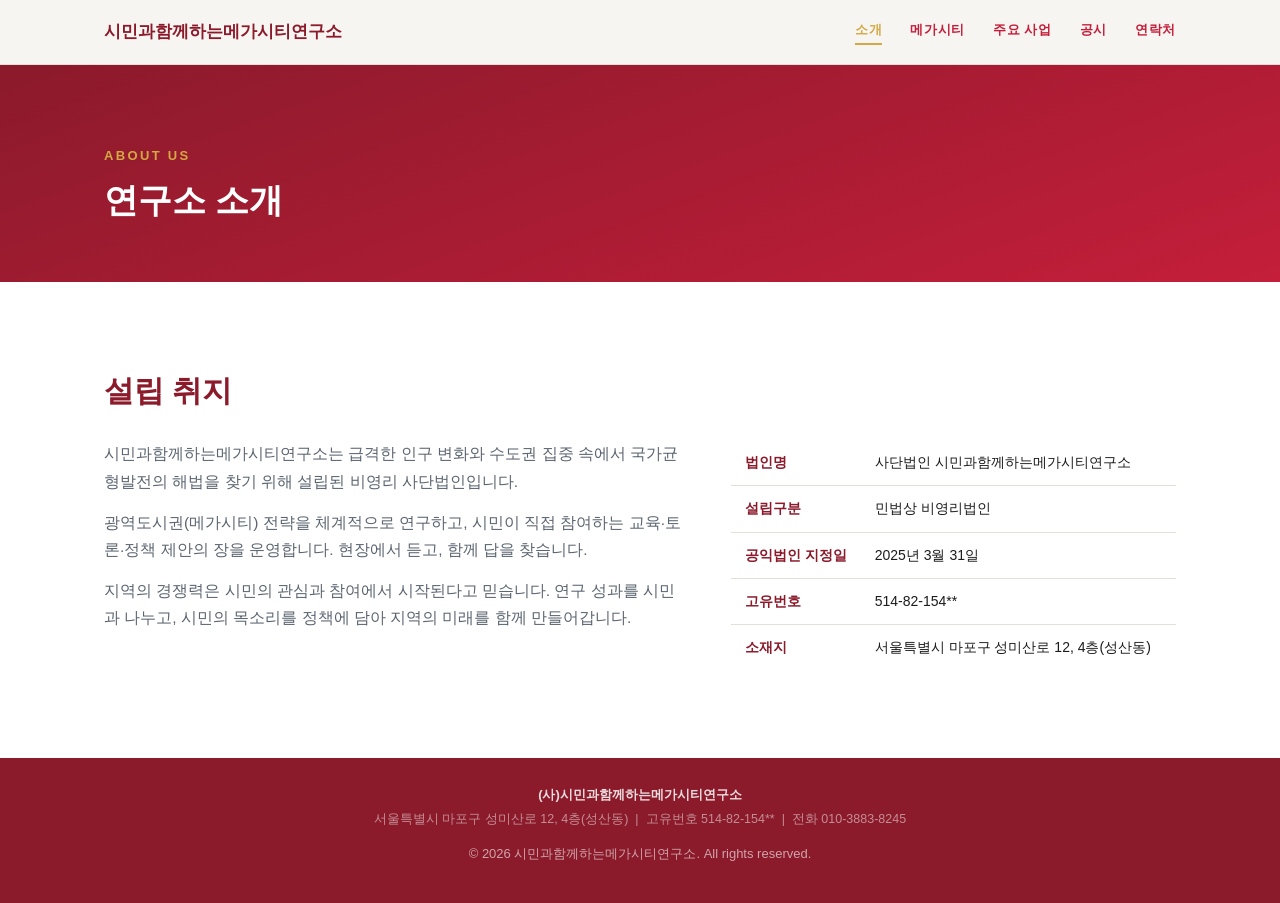
==== about.html @ 3d9ff5b8 "카테고리별 독립 페이지 분리: 소개·메가시티·주요사업·연락처 + 랜딩페이지 재구성" ====
<!DOCTYPE html>
<html lang="ko">
<head>
<meta charset="UTF-8">
<meta name="viewport" content="width=device-width, initial-scale=1.0">
<title>연구소 소개 | (사)시민과함께하는메가시티연구소</title>
<meta name="description" content="시민과함께하는메가시티연구소의 설립 취지, 조직, 법인 정보를 소개합니다.">
<link rel="stylesheet" href="css/style.css">
</head>
<body>

<header class="site-header">
  <div class="container header-inner">
    <a href="index.html" class="logo">시민과함께하는메가시티연구소</a>
    <nav class="main-nav">
      <a href="about.html" class="active">소개</a>
      <a href="megacity.html">메가시티</a>
      <a href="work.html">주요 사업</a>
      <a href="disclosure.html">공시</a>
      <a href="contact.html">연락처</a>
    </nav>
  </div>
</header>

<section class="page-hero">
  <div class="container">
    <p class="eyebrow">ABOUT US</p>
    <h1>연구소 소개</h1>
  </div>
</section>

<section class="section about">
  <div class="container">
    <h2>설립 취지</h2>
    <div class="about-content">
      <div class="about-text">
        <p>
          시민과함께하는메가시티연구소는 급격한 인구 변화와 수도권 집중 속에서
          국가균형발전의 해법을 찾기 위해 설립된 비영리 사단법인입니다.
        </p>
        <p>
          광역도시권(메가시티) 전략을 체계적으로 연구하고,
          시민이 직접 참여하는 교육·토론·정책 제안의 장을 운영합니다.
          현장에서 듣고, 함께 답을 찾습니다.
        </p>
        <p>
          지역의 경쟁력은 시민의 관심과 참여에서 시작된다고 믿습니다.
          연구 성과를 시민과 나누고, 시민의 목소리를 정책에 담아
          지역의 미래를 함께 만들어갑니다.
        </p>
      </div>
      <div class="about-info">
        <table class="info-table">
          <tbody>
            <tr><th>법인명</th><td>사단법인 시민과함께하는메가시티연구소</td></tr>
            <tr><th>설립구분</th><td>민법상 비영리법인</td></tr>
            <tr><th>공익법인 지정일</th><td>2025년 3월 31일</td></tr>
            <tr><th>고유번호</th><td>514-82-154**</td></tr>
            <tr><th>소재지</th><td>서울특별시 마포구 성미산로 12, 4층(성산동)</td></tr>
          </tbody>
        </table>
      </div>
    </div>
  </div>
</section>

<footer class="site-footer">
  <div class="container footer-inner">
    <p class="footer-org">(사)시민과함께하는메가시티연구소</p>
    <p class="footer-addr">서울특별시 마포구 성미산로 12, 4층(성산동) &nbsp;|&nbsp; 고유번호 514-82-154** &nbsp;|&nbsp; 전화 010-3883-8245</p>
    <p>&copy; 2026 시민과함께하는메가시티연구소. All rights reserved.</p>
  </div>
</footer>

</body>
</html>
---- css/style.css ----
:root {
  --navy: #c41e3a;
  --navy-deep: #8b1a2b;
  --gold: #d4a843;
  --ink: #1c1c1c;
  --muted: #5b6570;
  --paper: #f7f5f1;
  --white: #ffffff;
  --border: #e4e0d8;
  --max-width: 1120px;
}

* { box-sizing: border-box; }

html { scroll-behavior: smooth; }

body {
  margin: 0;
  font-family: "Pretendard", "Noto Sans KR", -apple-system, BlinkMacSystemFont,
    "Malgun Gothic", sans-serif;
  color: var(--ink);
  background: var(--paper);
  line-height: 1.65;
}

.container {
  max-width: var(--max-width);
  margin: 0 auto;
  padding: 0 24px;
}

.eyebrow {
  font-size: 13px;
  letter-spacing: 0.18em;
  color: var(--gold);
  font-weight: 700;
  margin: 0 0 12px;
  text-transform: uppercase;
}

h1, h2, h3 {
  font-weight: 800;
  color: var(--navy-deep);
  margin: 0 0 20px;
}

h1 { font-size: 40px; line-height: 1.35; }
h2 { font-size: 30px; line-height: 1.4; }
h3 { font-size: 19px; margin-bottom: 10px; }

.section-desc { color: var(--muted); font-size: 16px; max-width: 640px; }

/* Header */
.site-header {
  position: sticky;
  top: 0;
  background: rgba(247, 245, 241, 0.92);
  backdrop-filter: blur(8px);
  border-bottom: 1px solid var(--border);
  z-index: 100;
}

.header-inner {
  display: flex;
  align-items: center;
  justify-content: space-between;
  padding: 18px 24px;
}

.logo {
  font-weight: 800;
  font-size: 17px;
  color: var(--navy-deep);
  text-decoration: none;
}

.main-nav { display: flex; gap: 28px; }

.main-nav a {
  font-size: 13px;
  font-weight: 600;
  letter-spacing: 0.05em;
  color: var(--navy);
  text-decoration: none;
}

.main-nav a:hover { color: var(--gold); }

/* Hero */
.hero {
  background: linear-gradient(160deg, var(--navy-deep) 0%, var(--navy) 100%);
  color: var(--white);
  padding: 110px 0 90px;
}

.hero-flex {
  display: flex;
  align-items: center;
  justify-content: space-between;
  gap: 48px;
}

.hero-text { flex: 1; }

.hero h1 { color: var(--white); }

.hero-desc {
  color: rgba(255, 255, 255, 0.78);
  font-size: 17px;
  max-width: 600px;
  margin-top: 8px;
}

.hero-logo { flex-shrink: 0; }
.hero-logo img {
  max-width: 280px;
  border-radius: 10px;
  box-shadow: 0 8px 32px rgba(0,0,0,0.25);
}

/* Sections */
.section { padding: 88px 0; }
.about { background: var(--white); }
.work { background: var(--paper); }
.megacity {
  background: var(--navy-deep);
  color: var(--white);
}
.megacity h2 { color: var(--white); }
.megacity .section-desc { color: rgba(255,255,255,0.7); }
.transparency { background: var(--white); }
.contact { background: var(--paper); text-align: center; }
.contact .section-desc { margin: 0 auto 28px; }

/* About content */
.about-content {
  display: grid;
  grid-template-columns: 1.3fr 1fr;
  gap: 48px;
  margin-top: 28px;
  align-items: start;
}
.about-text p {
  color: var(--muted);
  font-size: 15.5px;
  margin: 0 0 14px;
  line-height: 1.75;
}
.about-text p:last-child { margin-bottom: 0; }

.info-table {
  width: 100%;
  border-collapse: collapse;
  font-size: 14px;
}
.info-table th, .info-table td {
  padding: 11px 14px;
  border-bottom: 1px solid var(--border);
  text-align: left;
  vertical-align: top;
}
.info-table th {
  font-weight: 700;
  color: var(--navy-deep);
  white-space: nowrap;
  width: 120px;
}
.info-table td { color: var(--ink); }
.info-table tr:last-child th,
.info-table tr:last-child td { border-bottom: none; }

/* Megacity grid */
.mega-grid {
  display: grid;
  grid-template-columns: repeat(3, 1fr);
  gap: 24px;
  margin-top: 36px;
}
.mega-card {
  background: rgba(255,255,255,0.07);
  border: 1px solid rgba(255,255,255,0.12);
  border-radius: 6px;
  padding: 30px 26px;
}
.mega-label {
  display: inline-block;
  font-size: 11px;
  font-weight: 800;
  letter-spacing: 0.1em;
  color: var(--gold);
  background: rgba(201,162,75,0.12);
  padding: 3px 10px;
  border-radius: 3px;
  margin-bottom: 14px;
  text-transform: uppercase;
}
.mega-card h3 { color: var(--white); font-size: 18px; margin-bottom: 12px; }
.mega-card p { color: rgba(255,255,255,0.75); font-size: 14.5px; margin: 0 0 10px; }
.mega-card p:last-child { margin-bottom: 0; }
.mega-list {
  list-style: none;
  padding: 0;
  margin: 12px 0 0;
}
.mega-list li {
  color: rgba(255,255,255,0.75);
  font-size: 14.5px;
  padding: 6px 0;
  border-bottom: 1px solid rgba(255,255,255,0.08);
}
.mega-list li:last-child { border-bottom: none; }
.mega-list strong { color: var(--white); }

/* Contact grid */
.contact-grid {
  display: grid;
  grid-template-columns: repeat(2, 1fr);
  gap: 24px;
  margin-top: 32px;
  text-align: left;
}
.contact-card {
  background: var(--white);
  border: 1px solid var(--border);
  border-radius: 4px;
  padding: 28px 26px;
}
.contact-card h3 { font-size: 17px; margin-bottom: 16px; }
.contact-dl {
  display: grid;
  grid-template-columns: 72px 1fr;
  gap: 6px 12px;
  font-size: 14.5px;
  margin: 0;
}
.contact-dl dt { font-weight: 700; color: var(--navy-deep); }
.contact-dl dd { margin: 0; color: var(--ink); }
.contact-dl a { color: var(--navy); text-decoration: none; border-bottom: 1px solid var(--gold); }
.contact-dl a:hover { color: var(--gold); }
.contact-note {
  margin: 16px 0 0;
  font-size: 13.5px;
  color: var(--muted);
  padding-top: 14px;
  border-top: 1px solid var(--border);
}

/* Footer enhanced */
.footer-inner { text-align: center; }
.footer-org { font-weight: 700; color: rgba(255,255,255,0.85); margin: 0 0 4px; }
.footer-addr { color: rgba(255,255,255,0.5); font-size: 12.5px; margin: 0 0 12px; }

/* Work grid */
.work-grid {
  display: grid;
  grid-template-columns: repeat(3, 1fr);
  gap: 28px;
  margin-top: 36px;
}

.work-card {
  background: var(--white);
  border: 1px solid var(--border);
  border-radius: 4px;
  padding: 32px 26px;
}

.work-num {
  display: block;
  font-size: 12px;
  font-weight: 700;
  letter-spacing: 0.08em;
  color: var(--gold);
  margin-bottom: 14px;
}

.work-card p { color: var(--muted); font-size: 15px; margin: 0; }

/* Transparency grid */
.transparency-grid {
  display: grid;
  grid-template-columns: repeat(2, 1fr);
  gap: 24px;
  margin-top: 36px;
}

.transparency-card {
  border: 1px solid var(--border);
  border-radius: 4px;
  padding: 28px 26px;
  background: var(--paper);
}

.transparency-card p { color: var(--muted); font-size: 14.5px; margin: 0 0 12px; }

.card-link {
  display: inline-block;
  font-size: 13.5px;
  font-weight: 700;
  color: var(--navy);
  text-decoration: none;
  border-bottom: 1px solid var(--gold);
}
.card-link:hover { color: var(--gold); }

/* Disclosure page */
.disclosure-hero {
  background: linear-gradient(160deg, var(--navy-deep) 0%, var(--navy) 100%);
  color: var(--white);
  padding: 80px 0 56px;
}
.disclosure-hero h1 { color: var(--white); font-size: 32px; margin-bottom: 14px; }
.disclosure-hero .hero-desc { color: rgba(255,255,255,0.8); max-width: 680px; }

.disclosure-body { background: var(--white); padding-top: 56px; }

.dsc-h2 {
  font-size: 20px;
  margin: 48px 0 16px;
  padding-bottom: 10px;
  border-bottom: 2px solid var(--navy-deep);
}
.dsc-h2:first-child { margin-top: 0; }

.dsc-unit { font-size: 13px; font-weight: 500; color: var(--muted); margin-left: 8px; }

.table-scroll { overflow-x: auto; -webkit-overflow-scrolling: touch; }

.dsc-table {
  width: 100%;
  border-collapse: collapse;
  font-size: 14px;
  min-width: 480px;
}

.dsc-table th, .dsc-table td {
  border: 1px solid var(--border);
  padding: 9px 12px;
  text-align: center;
}

.dsc-table thead th {
  background: var(--navy-deep);
  color: var(--white);
  font-weight: 700;
}

.dsc-basic th {
  background: var(--paper);
  color: var(--navy-deep);
  font-weight: 700;
  text-align: left;
  width: 18%;
}
.dsc-basic td { text-align: left; }

.dsc-monthly td:first-child { font-weight: 600; }
.dsc-monthly td:not(:first-child) { text-align: right; }
.dsc-monthly th:not(:first-child) { text-align: right; }
.dsc-purpose td:nth-child(2) { text-align: left; }
.dsc-total { background: var(--paper); font-weight: 700; }

.dsc-none {
  color: var(--muted);
  font-size: 14.5px;
  padding: 18px 0;
}

.dsc-download {
  margin-top: 40px;
  text-align: center;
}
.download-button {
  display: inline-block;
  background: var(--navy-deep);
  color: var(--white);
  padding: 14px 32px;
  border-radius: 4px;
  text-decoration: none;
  font-weight: 700;
  font-size: 15px;
  letter-spacing: 0.02em;
  transition: background 0.2s;
}
.download-button:hover { background: var(--navy); }

.dsc-certify {
  margin-top: 44px;
  padding-top: 24px;
  border-top: 1px solid var(--border);
  text-align: center;
}
.dsc-certify p { margin: 0 0 8px; font-size: 14.5px; color: var(--ink); }
.dsc-certify-meta { color: var(--muted); font-size: 13.5px; }

/* Disclosure notice (법인세법 시행령 제39조 1항) */
.disclosure-notice {
  margin-top: 44px;
  padding: 26px 28px;
  background: var(--paper);
  border: 1px solid var(--border);
  border-left: 4px solid var(--navy);
  border-radius: 4px;
}

.disclosure-notice p {
  margin: 0 0 16px;
  font-size: 14.5px;
  color: var(--ink);
  line-height: 1.7;
}

.disclosure-links {
  list-style: none;
  margin: 0;
  padding: 0;
  display: flex;
  flex-direction: column;
  gap: 8px;
}

.disclosure-links li {
  display: flex;
  align-items: baseline;
  gap: 10px;
  font-size: 14.5px;
}

.disclosure-label {
  font-weight: 700;
  color: var(--navy-deep);
  min-width: 96px;
}

.disclosure-links a {
  color: var(--navy);
  text-decoration: none;
  border-bottom: 1px solid var(--gold);
}

.disclosure-links a:hover { color: var(--gold); }

/* Contact button */
.contact-button {
  display: inline-block;
  background: var(--navy-deep);
  color: var(--white);
  padding: 14px 32px;
  border-radius: 3px;
  text-decoration: none;
  font-weight: 700;
  font-size: 14px;
  letter-spacing: 0.03em;
}

.contact-button:hover { background: var(--gold); color: var(--navy-deep); }

/* Footer */
.site-footer {
  background: var(--navy-deep);
  color: rgba(255, 255, 255, 0.6);
  padding: 26px 0;
  text-align: center;
  font-size: 13px;
}

/* Page hero (category pages) */
.page-hero {
  background: linear-gradient(160deg, var(--navy-deep) 0%, var(--navy) 100%);
  color: var(--white);
  padding: 80px 0 48px;
}
.page-hero h1 { color: var(--white); font-size: 34px; margin-bottom: 10px; }
.page-hero .hero-desc { color: rgba(255,255,255,0.78); max-width: 600px; }
.megacity-hero { padding-bottom: 56px; }

/* Active nav link */
.main-nav a.active { color: var(--gold); border-bottom: 2px solid var(--gold); padding-bottom: 2px; }

/* Category cards (landing page) */
.categories { background: var(--white); }
.cat-grid {
  display: grid;
  grid-template-columns: repeat(3, 1fr);
  gap: 24px;
}
.cat-card {
  display: block;
  background: var(--paper);
  border: 1px solid var(--border);
  border-radius: 6px;
  padding: 32px 26px;
  text-decoration: none;
  color: inherit;
  transition: border-color 0.2s, box-shadow 0.2s;
}
.cat-card:hover {
  border-color: var(--navy);
  box-shadow: 0 4px 16px rgba(0,0,0,0.08);
}
.cat-icon { font-size: 28px; display: block; margin-bottom: 14px; }
.cat-card h3 { font-size: 18px; margin-bottom: 8px; }
.cat-card p { color: var(--muted); font-size: 14.5px; margin: 0; }

/* Megacity light cards (for white background pages) */
.mega-grid-light {
  display: grid;
  grid-template-columns: repeat(3, 1fr);
  gap: 24px;
}
.mega-card-light {
  background: var(--paper);
  border: 1px solid var(--border);
  border-radius: 6px;
  padding: 30px 26px;
}
.mega-label-light {
  display: inline-block;
  font-size: 11px;
  font-weight: 800;
  letter-spacing: 0.1em;
  color: var(--white);
  background: var(--navy);
  padding: 3px 10px;
  border-radius: 3px;
  margin-bottom: 14px;
  text-transform: uppercase;
}
.mega-card-light h3 { font-size: 18px; margin-bottom: 12px; }
.mega-card-light p { color: var(--muted); font-size: 14.5px; margin: 0 0 10px; }
.mega-list-light {
  list-style: none;
  padding: 0;
  margin: 12px 0 0;
}
.mega-list-light li {
  color: var(--muted);
  font-size: 14.5px;
  padding: 6px 0;
  border-bottom: 1px solid var(--border);
}
.mega-list-light li:last-child { border-bottom: none; }
.mega-list-light strong { color: var(--ink); }

/* Responsive */
@media (max-width: 860px) {
  .main-nav { display: none; }
  h1 { font-size: 30px; }
  h2 { font-size: 24px; }
  .about-content { grid-template-columns: 1fr; gap: 28px; }
  .mega-grid { grid-template-columns: 1fr; }
  .work-grid { grid-template-columns: 1fr; }
  .transparency-grid { grid-template-columns: 1fr; }
  .contact-grid { grid-template-columns: 1fr; }
  .hero { padding: 80px 0 60px; }
  .hero-flex { flex-direction: column; text-align: center; }
  .hero-logo img { max-width: 200px; }
  .cat-grid { grid-template-columns: repeat(2, 1fr); }
  .mega-grid-light { grid-template-columns: 1fr; }
}
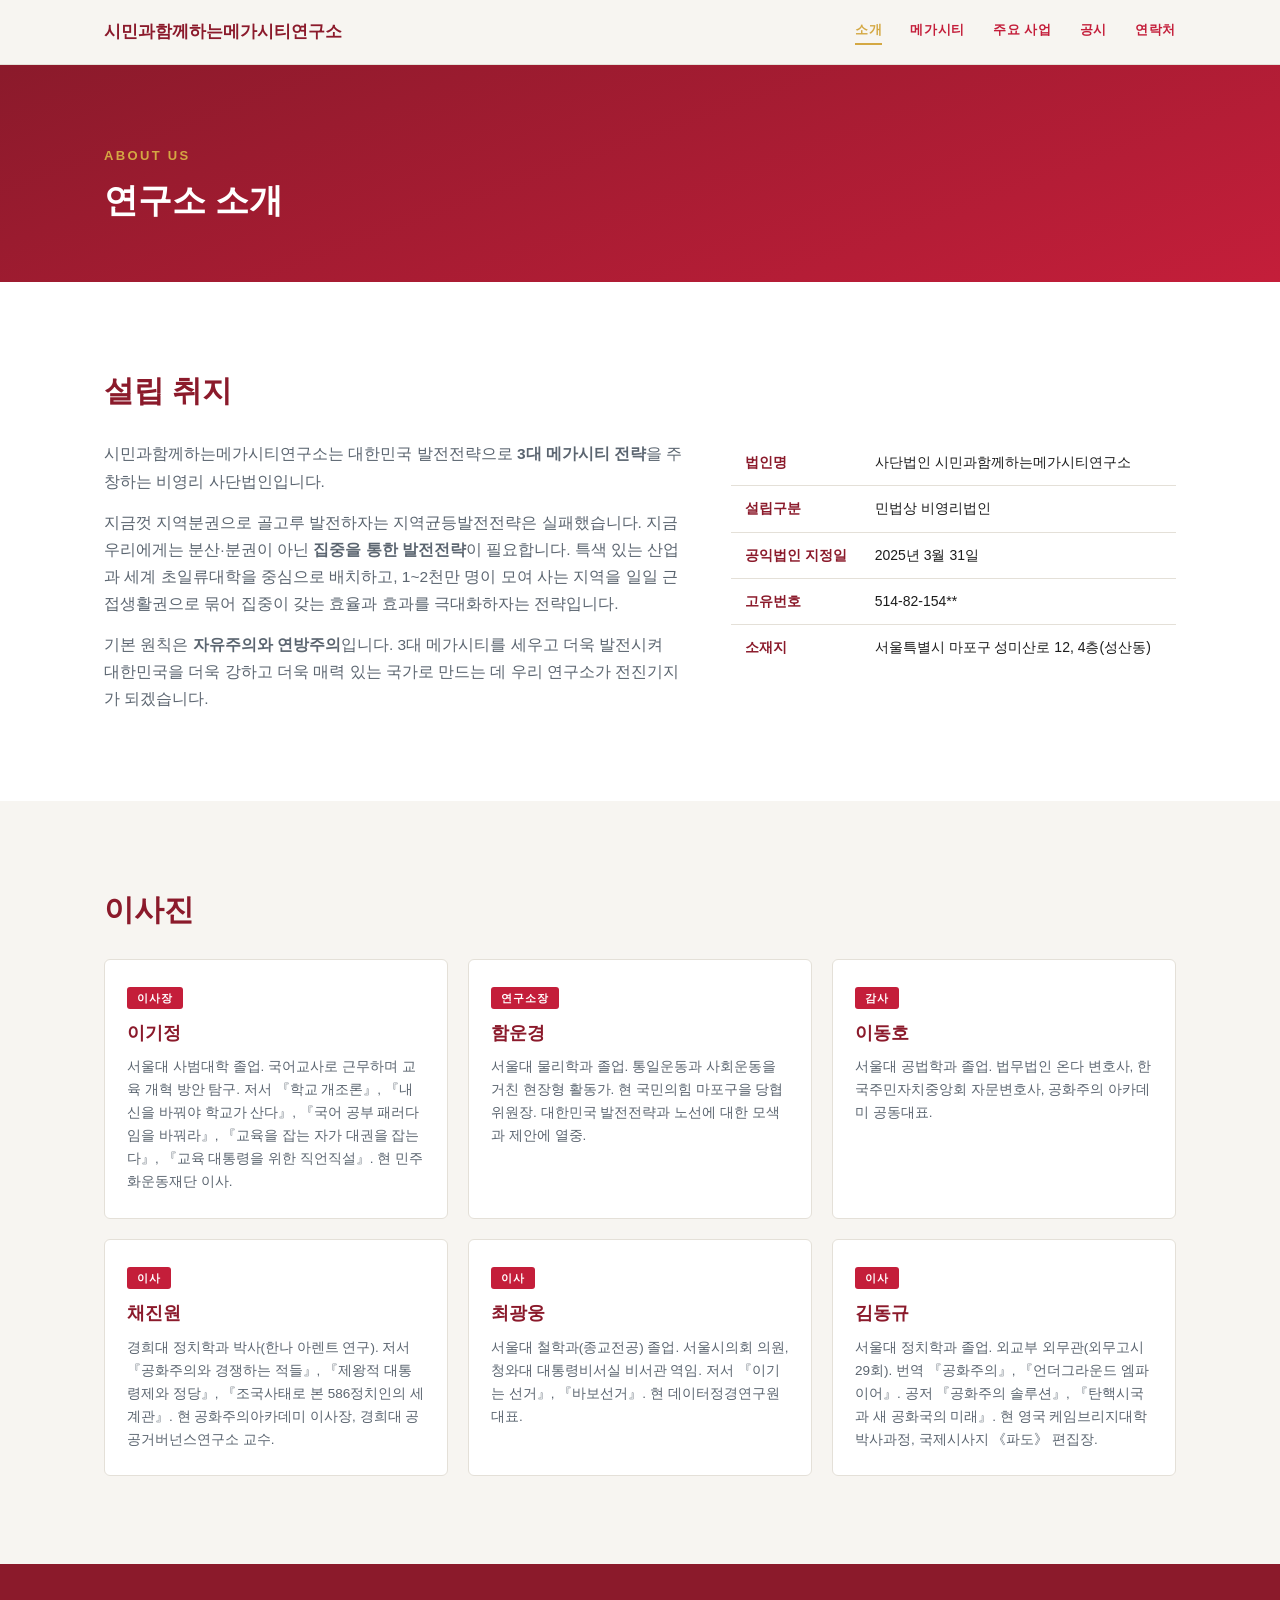
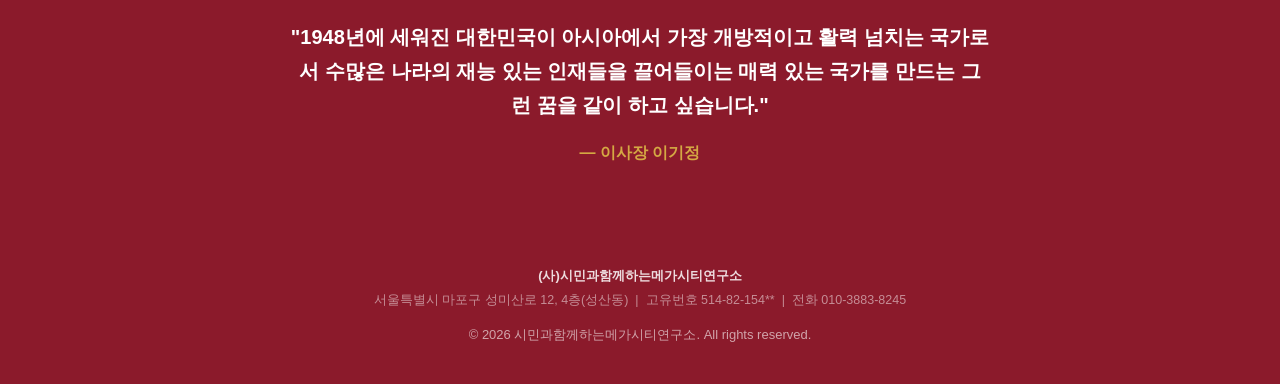
==== commit 452b462b: "공식 브로셔 + 블로그 활동 반영: 이사진, 3대 메가시티, 연구·홍보사업, 최근활동, 후원 안내" ====
--- a/about.html
+++ b/about.html
@@ -4,50 +4,22 @@
 <meta charset="UTF-8">
 <meta name="viewport" content="width=device-width, initial-scale=1.0">
 <title>연구소 소개 | (사)시민과함께하는메가시티연구소</title>
-<meta name="description" content="시민과함께하는메가시티연구소의 설립 취지, 조직, 법인 정보를 소개합니다.">
+<meta name="description" content="시민과함께하는메가시티연구소의 설립 취지, 이사진, 법인 정보를 소개합니다.">
 <link rel="stylesheet" href="css/style.css">
 </head>
 <body>
+<header class="site-header"><div class="container header-inner"><a href="index.html" class="logo">시민과함께하는메가시티연구소</a><nav class="main-nav"><a href="about.html" class="active">소개</a><a href="megacity.html">메가시티</a><a href="work.html">주요 사업</a><a href="disclosure.html">공시</a><a href="contact.html">연락처</a></nav></div></header>
 
-<header class="site-header">
-  <div class="container header-inner">
-    <a href="index.html" class="logo">시민과함께하는메가시티연구소</a>
-    <nav class="main-nav">
-      <a href="about.html" class="active">소개</a>
-      <a href="megacity.html">메가시티</a>
-      <a href="work.html">주요 사업</a>
-      <a href="disclosure.html">공시</a>
-      <a href="contact.html">연락처</a>
-    </nav>
-  </div>
-</header>
-
-<section class="page-hero">
-  <div class="container">
-    <p class="eyebrow">ABOUT US</p>
-    <h1>연구소 소개</h1>
-  </div>
-</section>
+<section class="page-hero"><div class="container"><p class="eyebrow">ABOUT US</p><h1>연구소 소개</h1></div></section>
 
 <section class="section about">
   <div class="container">
     <h2>설립 취지</h2>
     <div class="about-content">
       <div class="about-text">
-        <p>
-          시민과함께하는메가시티연구소는 급격한 인구 변화와 수도권 집중 속에서
-          국가균형발전의 해법을 찾기 위해 설립된 비영리 사단법인입니다.
-        </p>
-        <p>
-          광역도시권(메가시티) 전략을 체계적으로 연구하고,
-          시민이 직접 참여하는 교육·토론·정책 제안의 장을 운영합니다.
-          현장에서 듣고, 함께 답을 찾습니다.
-        </p>
-        <p>
-          지역의 경쟁력은 시민의 관심과 참여에서 시작된다고 믿습니다.
-          연구 성과를 시민과 나누고, 시민의 목소리를 정책에 담아
-          지역의 미래를 함께 만들어갑니다.
-        </p>
+        <p>시민과함께하는메가시티연구소는 대한민국 발전전략으로 <strong>3대 메가시티 전략</strong>을 주창하는 비영리 사단법인입니다.</p>
+        <p>지금껏 지역분권으로 골고루 발전하자는 지역균등발전전략은 실패했습니다. 지금 우리에게는 분산·분권이 아닌 <strong>집중을 통한 발전전략</strong>이 필요합니다. 특색 있는 산업과 세계 초일류대학을 중심으로 배치하고, 1~2천만 명이 모여 사는 지역을 일일 근접생활권으로 묶어 집중이 갖는 효율과 효과를 극대화하자는 전략입니다.</p>
+        <p>기본 원칙은 <strong>자유주의와 연방주의</strong>입니다. 3대 메가시티를 세우고 더욱 발전시켜 대한민국을 더욱 강하고 더욱 매력 있는 국가로 만드는 데 우리 연구소가 전진기지가 되겠습니다.</p>
       </div>
       <div class="about-info">
         <table class="info-table">
@@ -64,13 +36,27 @@
   </div>
 </section>
 
-<footer class="site-footer">
-  <div class="container footer-inner">
-    <p class="footer-org">(사)시민과함께하는메가시티연구소</p>
-    <p class="footer-addr">서울특별시 마포구 성미산로 12, 4층(성산동) &nbsp;|&nbsp; 고유번호 514-82-154** &nbsp;|&nbsp; 전화 010-3883-8245</p>
-    <p>&copy; 2026 시민과함께하는메가시티연구소. All rights reserved.</p>
+<section class="section" style="background:var(--paper);">
+  <div class="container">
+    <h2>이사진</h2>
+    <div class="team-grid">
+      <div class="team-card"><span class="team-role">이사장</span><h3>이기정</h3><p>서울대 사범대학 졸업. 국어교사로 근무하며 교육 개혁 방안 탐구. 저서 『학교 개조론』, 『내신을 바꿔야 학교가 산다』, 『국어 공부 패러다임을 바꿔라』, 『교육을 잡는 자가 대권을 잡는다』, 『교육 대통령을 위한 직언직설』. 현 민주화운동재단 이사.</p></div>
+      <div class="team-card"><span class="team-role">연구소장</span><h3>함운경</h3><p>서울대 물리학과 졸업. 통일운동과 사회운동을 거친 현장형 활동가. 현 국민의힘 마포구을 당협위원장. 대한민국 발전전략과 노선에 대한 모색과 제안에 열중.</p></div>
+      <div class="team-card"><span class="team-role">감사</span><h3>이동호</h3><p>서울대 공법학과 졸업. 법무법인 온다 변호사, 한국주민자치중앙회 자문변호사, 공화주의 아카데미 공동대표.</p></div>
+      <div class="team-card"><span class="team-role">이사</span><h3>채진원</h3><p>경희대 정치학과 박사(한나 아렌트 연구). 저서 『공화주의와 경쟁하는 적들』, 『제왕적 대통령제와 정당』, 『조국사태로 본 586정치인의 세계관』. 현 공화주의아카데미 이사장, 경희대 공공거버넌스연구소 교수.</p></div>
+      <div class="team-card"><span class="team-role">이사</span><h3>최광웅</h3><p>서울대 철학과(종교전공) 졸업. 서울시의회 의원, 청와대 대통령비서실 비서관 역임. 저서 『이기는 선거』, 『바보선거』. 현 데이터정경연구원 대표.</p></div>
+      <div class="team-card"><span class="team-role">이사</span><h3>김동규</h3><p>서울대 정치학과 졸업. 외교부 외무관(외무고시 29회). 번역 『공화주의』, 『언더그라운드 엠파이어』. 공저 『공화주의 솔루션』, 『탄핵시국과 새 공화국의 미래』. 현 영국 케임브리지대학 박사과정, 국제시사지 《파도》 편집장.</p></div>
+    </div>
   </div>
-</footer>
+</section>
 
+<section class="section vision-section">
+  <div class="container">
+    <blockquote class="vision-quote">"1948년에 세워진 대한민국이 아시아에서 가장 개방적이고 활력 넘치는 국가로서 수많은 나라의 재능 있는 인재들을 끌어들이는 매력 있는 국가를 만드는 그런 꿈을 같이 하고 싶습니다."</blockquote>
+    <p class="vision-author">— 이사장 이기정</p>
+  </div>
+</section>
+
+<footer class="site-footer"><div class="container footer-inner"><p class="footer-org">(사)시민과함께하는메가시티연구소</p><p class="footer-addr">서울특별시 마포구 성미산로 12, 4층(성산동) &nbsp;|&nbsp; 고유번호 514-82-154** &nbsp;|&nbsp; 전화 010-3883-8245</p><p>&copy; 2026 시민과함께하는메가시티연구소. All rights reserved.</p></div></footer>
 </body>
 </html>
--- a/css/style.css
+++ b/css/style.css
@@ -463,6 +463,82 @@
   text-align: center;
   font-size: 13px;
 }
+
+/* Team grid */
+.team-grid {
+  display: grid;
+  grid-template-columns: repeat(3, 1fr);
+  gap: 20px;
+  margin-top: 28px;
+}
+.team-card {
+  background: var(--white);
+  border: 1px solid var(--border);
+  border-radius: 6px;
+  padding: 24px 22px;
+}
+.team-role {
+  display: inline-block;
+  font-size: 11px;
+  font-weight: 800;
+  letter-spacing: 0.08em;
+  color: var(--white);
+  background: var(--navy);
+  padding: 2px 10px;
+  border-radius: 3px;
+  margin-bottom: 10px;
+}
+.team-card h3 { font-size: 18px; margin-bottom: 8px; }
+.team-card p { color: var(--muted); font-size: 13.5px; margin: 0; line-height: 1.7; }
+
+/* Vision quote */
+.vision-section {
+  background: var(--navy-deep);
+  color: var(--white);
+  text-align: center;
+  padding: 56px 0;
+}
+.vision-quote {
+  font-size: 20px;
+  font-weight: 600;
+  line-height: 1.7;
+  color: var(--white);
+  max-width: 700px;
+  margin: 0 auto;
+  border: none;
+  padding: 0;
+  quotes: none;
+}
+.vision-author {
+  color: var(--gold);
+  font-weight: 700;
+  margin-top: 18px;
+}
+
+/* Activity list */
+.activity-list { margin-top: 24px; }
+.activity-item {
+  display: flex;
+  gap: 20px;
+  align-items: flex-start;
+  padding: 20px 0;
+  border-bottom: 1px solid var(--border);
+  text-decoration: none;
+  color: inherit;
+  transition: background 0.15s;
+}
+.activity-item:first-child { border-top: 1px solid var(--border); }
+.activity-item:hover { background: var(--paper); }
+.activity-date {
+  flex-shrink: 0;
+  font-size: 13px;
+  font-weight: 700;
+  color: var(--navy);
+  min-width: 90px;
+  padding-top: 2px;
+}
+.activity-item h3 { font-size: 16px; margin-bottom: 6px; }
+.activity-item p { color: var(--muted); font-size: 14px; margin: 0; }
 
 /* Page hero (category pages) */
 .page-hero {
@@ -557,4 +633,6 @@
   .hero-logo img { max-width: 200px; }
   .cat-grid { grid-template-columns: repeat(2, 1fr); }
   .mega-grid-light { grid-template-columns: 1fr; }
-}
+  .team-grid { grid-template-columns: 1fr; }
+  .activity-item { flex-direction: column; gap: 4px; }
+}
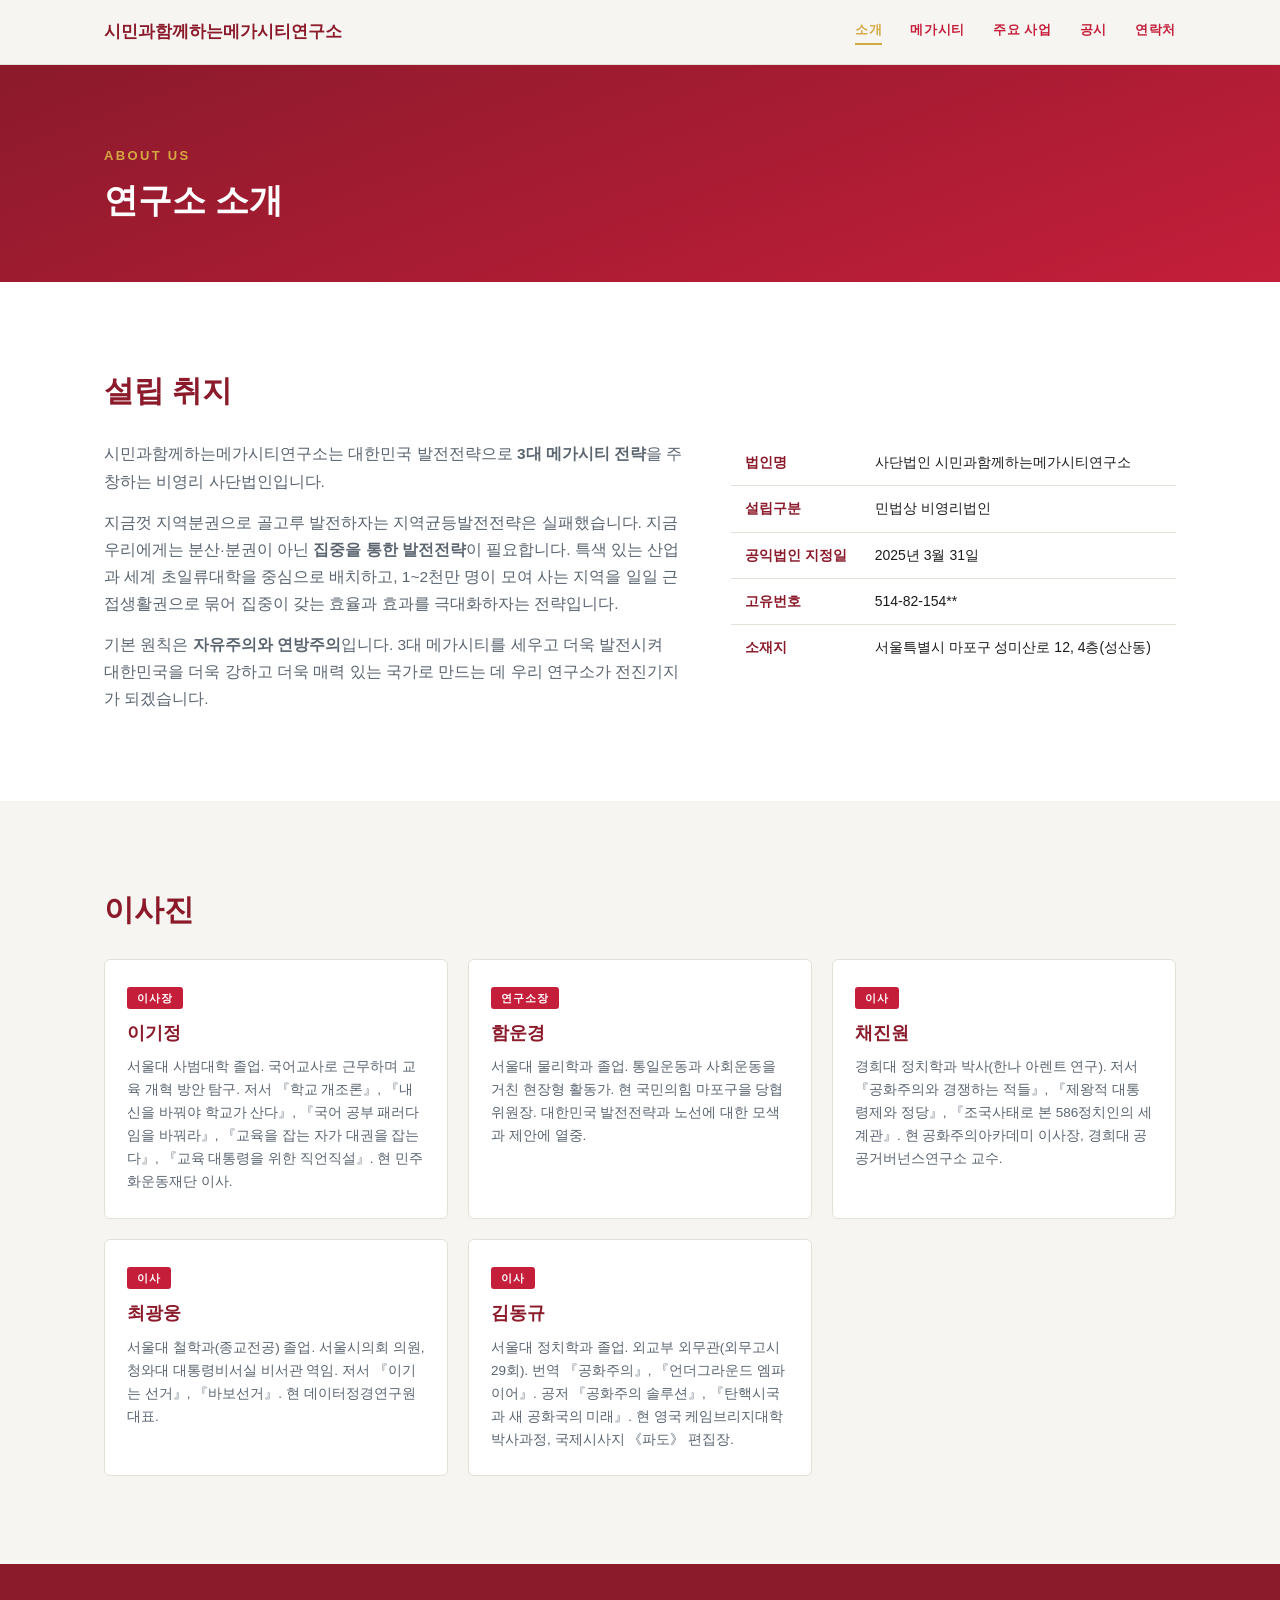
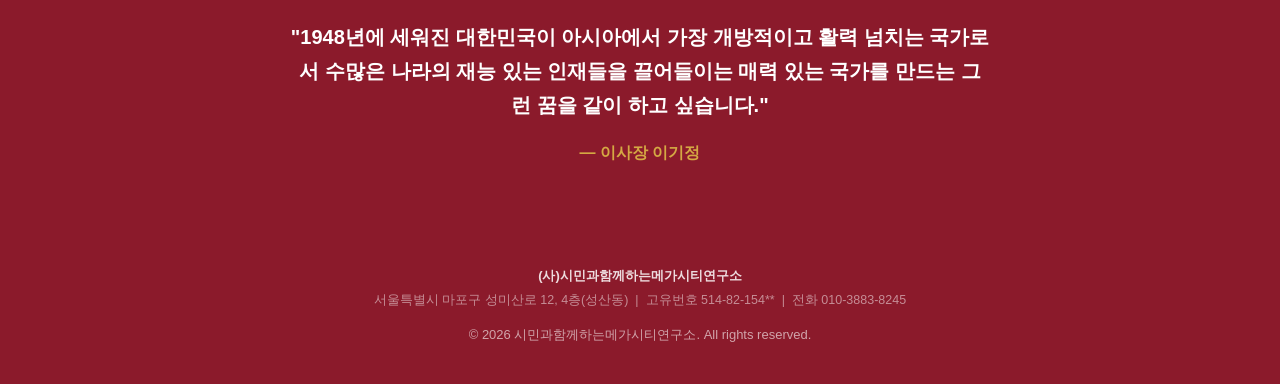
==== commit c65a5914: "이사진에서 감사(이동호) 삭제" ====
--- a/about.html
+++ b/about.html
@@ -42,7 +42,6 @@
     <div class="team-grid">
       <div class="team-card"><span class="team-role">이사장</span><h3>이기정</h3><p>서울대 사범대학 졸업. 국어교사로 근무하며 교육 개혁 방안 탐구. 저서 『학교 개조론』, 『내신을 바꿔야 학교가 산다』, 『국어 공부 패러다임을 바꿔라』, 『교육을 잡는 자가 대권을 잡는다』, 『교육 대통령을 위한 직언직설』. 현 민주화운동재단 이사.</p></div>
       <div class="team-card"><span class="team-role">연구소장</span><h3>함운경</h3><p>서울대 물리학과 졸업. 통일운동과 사회운동을 거친 현장형 활동가. 현 국민의힘 마포구을 당협위원장. 대한민국 발전전략과 노선에 대한 모색과 제안에 열중.</p></div>
-      <div class="team-card"><span class="team-role">감사</span><h3>이동호</h3><p>서울대 공법학과 졸업. 법무법인 온다 변호사, 한국주민자치중앙회 자문변호사, 공화주의 아카데미 공동대표.</p></div>
       <div class="team-card"><span class="team-role">이사</span><h3>채진원</h3><p>경희대 정치학과 박사(한나 아렌트 연구). 저서 『공화주의와 경쟁하는 적들』, 『제왕적 대통령제와 정당』, 『조국사태로 본 586정치인의 세계관』. 현 공화주의아카데미 이사장, 경희대 공공거버넌스연구소 교수.</p></div>
       <div class="team-card"><span class="team-role">이사</span><h3>최광웅</h3><p>서울대 철학과(종교전공) 졸업. 서울시의회 의원, 청와대 대통령비서실 비서관 역임. 저서 『이기는 선거』, 『바보선거』. 현 데이터정경연구원 대표.</p></div>
       <div class="team-card"><span class="team-role">이사</span><h3>김동규</h3><p>서울대 정치학과 졸업. 외교부 외무관(외무고시 29회). 번역 『공화주의』, 『언더그라운드 엠파이어』. 공저 『공화주의 솔루션』, 『탄핵시국과 새 공화국의 미래』. 현 영국 케임브리지대학 박사과정, 국제시사지 《파도》 편집장.</p></div>
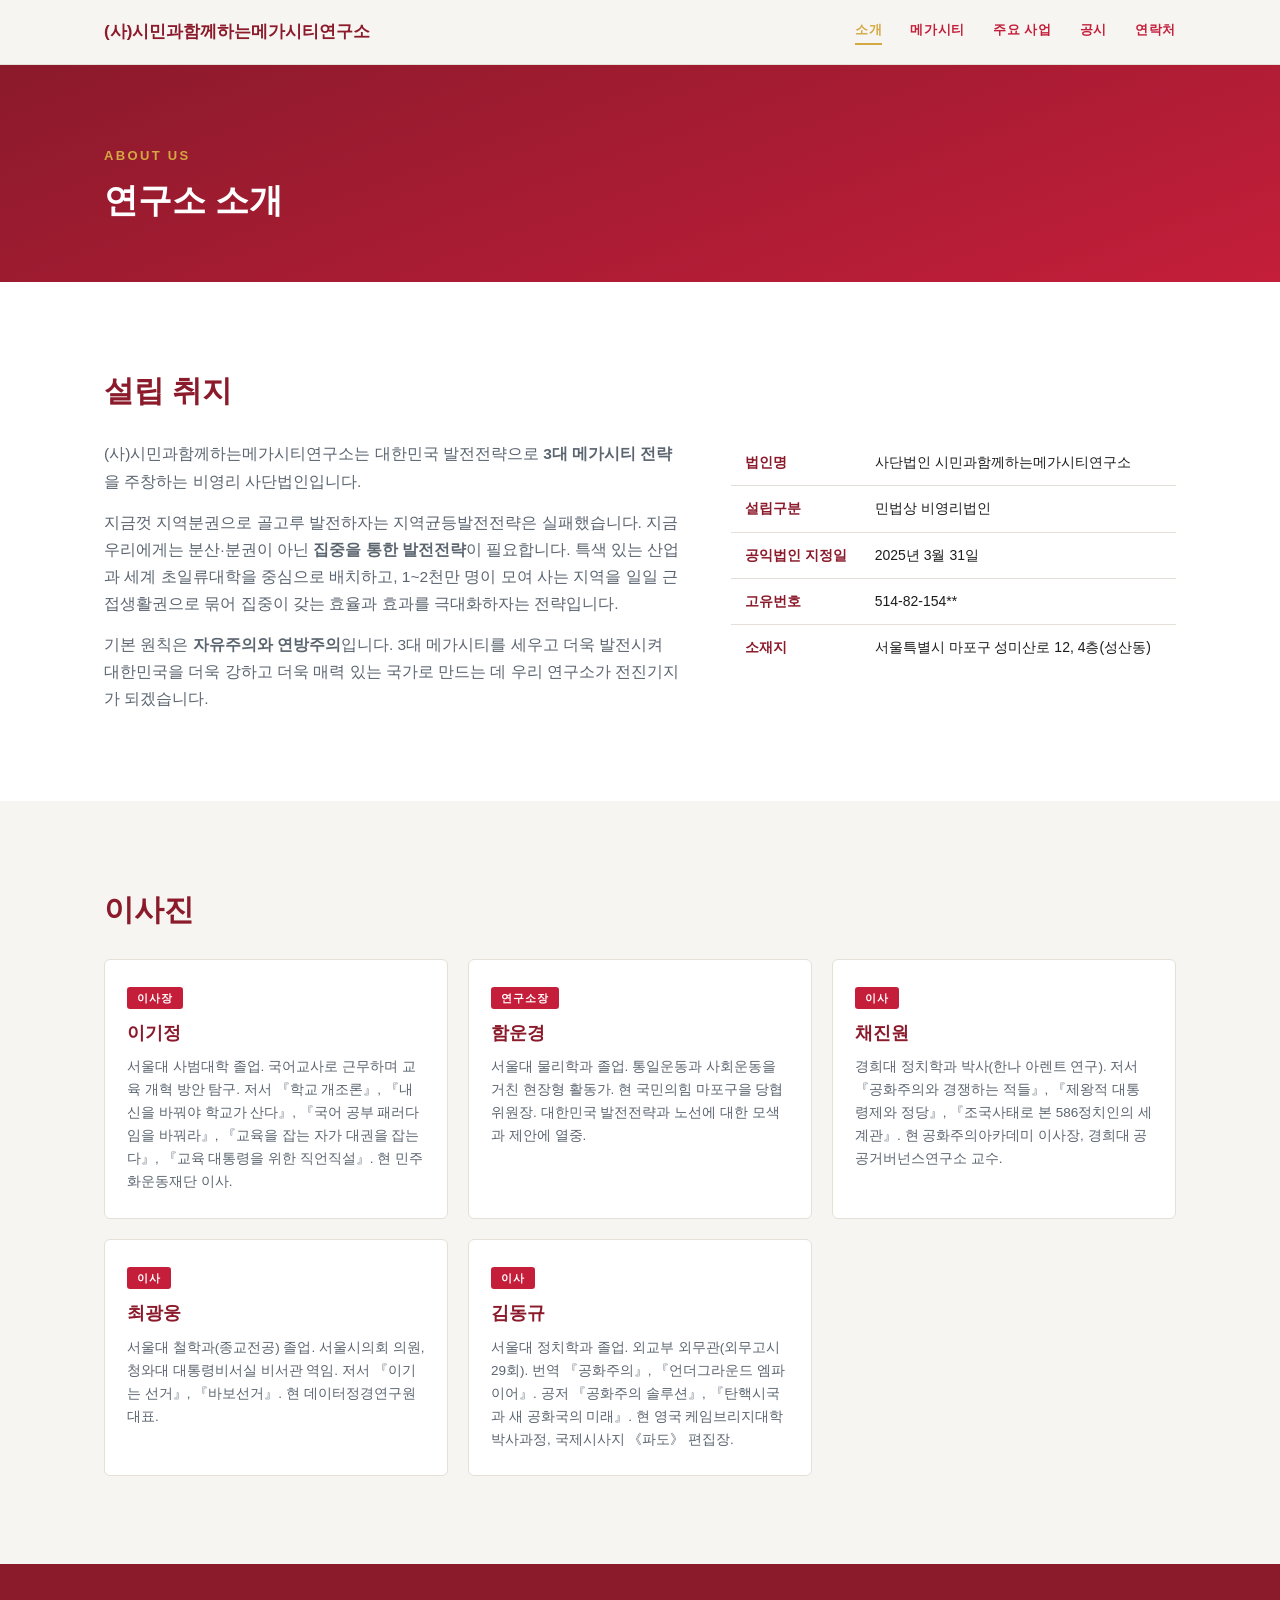
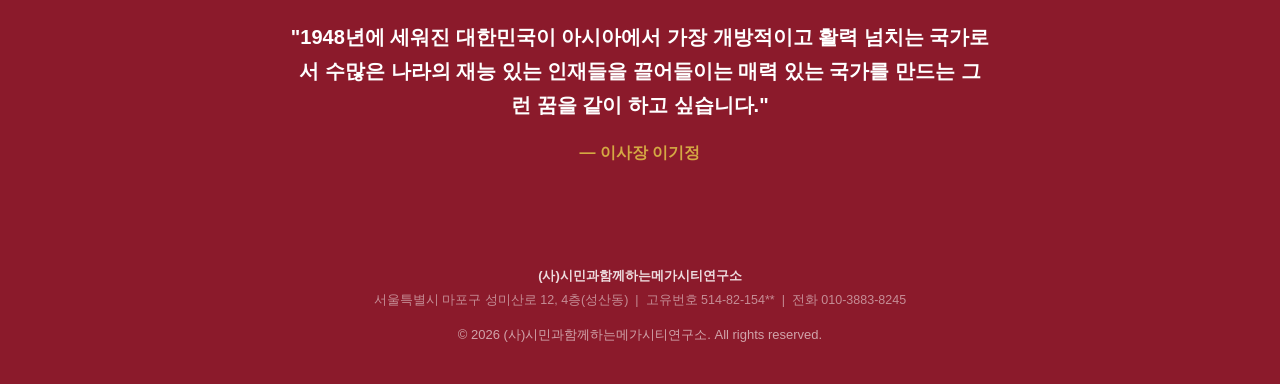
==== commit d5205465: "법인 명칭 표기 통일: (사)시민과함께하는메가시티연구소" ====
--- a/about.html
+++ b/about.html
@@ -4,11 +4,11 @@
 <meta charset="UTF-8">
 <meta name="viewport" content="width=device-width, initial-scale=1.0">
 <title>연구소 소개 | (사)시민과함께하는메가시티연구소</title>
-<meta name="description" content="시민과함께하는메가시티연구소의 설립 취지, 이사진, 법인 정보를 소개합니다.">
+<meta name="description" content="(사)시민과함께하는메가시티연구소의 설립 취지, 이사진, 법인 정보를 소개합니다.">
 <link rel="stylesheet" href="css/style.css">
 </head>
 <body>
-<header class="site-header"><div class="container header-inner"><a href="index.html" class="logo">시민과함께하는메가시티연구소</a><nav class="main-nav"><a href="about.html" class="active">소개</a><a href="megacity.html">메가시티</a><a href="work.html">주요 사업</a><a href="disclosure.html">공시</a><a href="contact.html">연락처</a></nav></div></header>
+<header class="site-header"><div class="container header-inner"><a href="index.html" class="logo">(사)시민과함께하는메가시티연구소</a><button class="menu-toggle" aria-label="메뉴 열기">☰</button><nav class="main-nav"><a href="about.html" class="active">소개</a><a href="megacity.html">메가시티</a><a href="work.html">주요 사업</a><a href="disclosure.html">공시</a><a href="contact.html">연락처</a></nav></div></header>
 
 <section class="page-hero"><div class="container"><p class="eyebrow">ABOUT US</p><h1>연구소 소개</h1></div></section>
 
@@ -17,7 +17,7 @@
     <h2>설립 취지</h2>
     <div class="about-content">
       <div class="about-text">
-        <p>시민과함께하는메가시티연구소는 대한민국 발전전략으로 <strong>3대 메가시티 전략</strong>을 주창하는 비영리 사단법인입니다.</p>
+        <p>(사)시민과함께하는메가시티연구소는 대한민국 발전전략으로 <strong>3대 메가시티 전략</strong>을 주창하는 비영리 사단법인입니다.</p>
         <p>지금껏 지역분권으로 골고루 발전하자는 지역균등발전전략은 실패했습니다. 지금 우리에게는 분산·분권이 아닌 <strong>집중을 통한 발전전략</strong>이 필요합니다. 특색 있는 산업과 세계 초일류대학을 중심으로 배치하고, 1~2천만 명이 모여 사는 지역을 일일 근접생활권으로 묶어 집중이 갖는 효율과 효과를 극대화하자는 전략입니다.</p>
         <p>기본 원칙은 <strong>자유주의와 연방주의</strong>입니다. 3대 메가시티를 세우고 더욱 발전시켜 대한민국을 더욱 강하고 더욱 매력 있는 국가로 만드는 데 우리 연구소가 전진기지가 되겠습니다.</p>
       </div>
@@ -56,6 +56,7 @@
   </div>
 </section>
 
-<footer class="site-footer"><div class="container footer-inner"><p class="footer-org">(사)시민과함께하는메가시티연구소</p><p class="footer-addr">서울특별시 마포구 성미산로 12, 4층(성산동) &nbsp;|&nbsp; 고유번호 514-82-154** &nbsp;|&nbsp; 전화 010-3883-8245</p><p>&copy; 2026 시민과함께하는메가시티연구소. All rights reserved.</p></div></footer>
+<footer class="site-footer"><div class="container footer-inner"><p class="footer-org">(사)시민과함께하는메가시티연구소</p><p class="footer-addr">서울특별시 마포구 성미산로 12, 4층(성산동) &nbsp;|&nbsp; 고유번호 514-82-154** &nbsp;|&nbsp; 전화 010-3883-8245</p><p>&copy; 2026 (사)시민과함께하는메가시티연구소. All rights reserved.</p></div></footer>
+<script>document.querySelector(".menu-toggle").addEventListener("click",function(){document.querySelector(".main-nav").classList.toggle("open");this.textContent=this.textContent==="☰"?"✕":"☰"});</script>
 </body>
 </html>
--- a/css/style.css
+++ b/css/style.css
@@ -245,6 +245,35 @@
   border-top: 1px solid var(--border);
 }
 
+.support-buttons {
+  display: flex;
+  flex-wrap: wrap;
+  gap: 10px;
+  margin-top: 16px;
+}
+.btn-outline {
+  background: transparent !important;
+  color: var(--navy-deep) !important;
+  border: 2px solid var(--navy-deep);
+}
+.btn-outline:hover { background: var(--navy-deep) !important; color: var(--white) !important; }
+
+.qr-codes {
+  display: flex;
+  gap: 20px;
+  margin-top: 20px;
+  padding-top: 16px;
+  border-top: 1px solid var(--border);
+}
+.qr-item {
+  display: flex;
+  flex-direction: column;
+  align-items: center;
+  gap: 8px;
+}
+.qr-item img { border-radius: 8px; border: 1px solid var(--border); }
+.qr-item span { font-size: 12.5px; color: var(--muted); font-weight: 600; }
+
 /* Footer enhanced */
 .footer-inner { text-align: center; }
 .footer-org { font-weight: 700; color: rgba(255,255,255,0.85); margin: 0 0 4px; }
@@ -619,8 +648,12 @@
 .mega-list-light strong { color: var(--ink); }
 
 /* Responsive */
+.menu-toggle { display: none; }
+
 @media (max-width: 860px) {
-  .main-nav { display: none; }
+  .header-inner { flex-direction: column; gap: 10px; padding: 14px 24px; }
+  .main-nav { display: flex; flex-wrap: wrap; gap: 6px 16px; justify-content: center; }
+  .main-nav a { font-size: 13px; }
   h1 { font-size: 30px; }
   h2 { font-size: 24px; }
   .about-content { grid-template-columns: 1fr; gap: 28px; }
